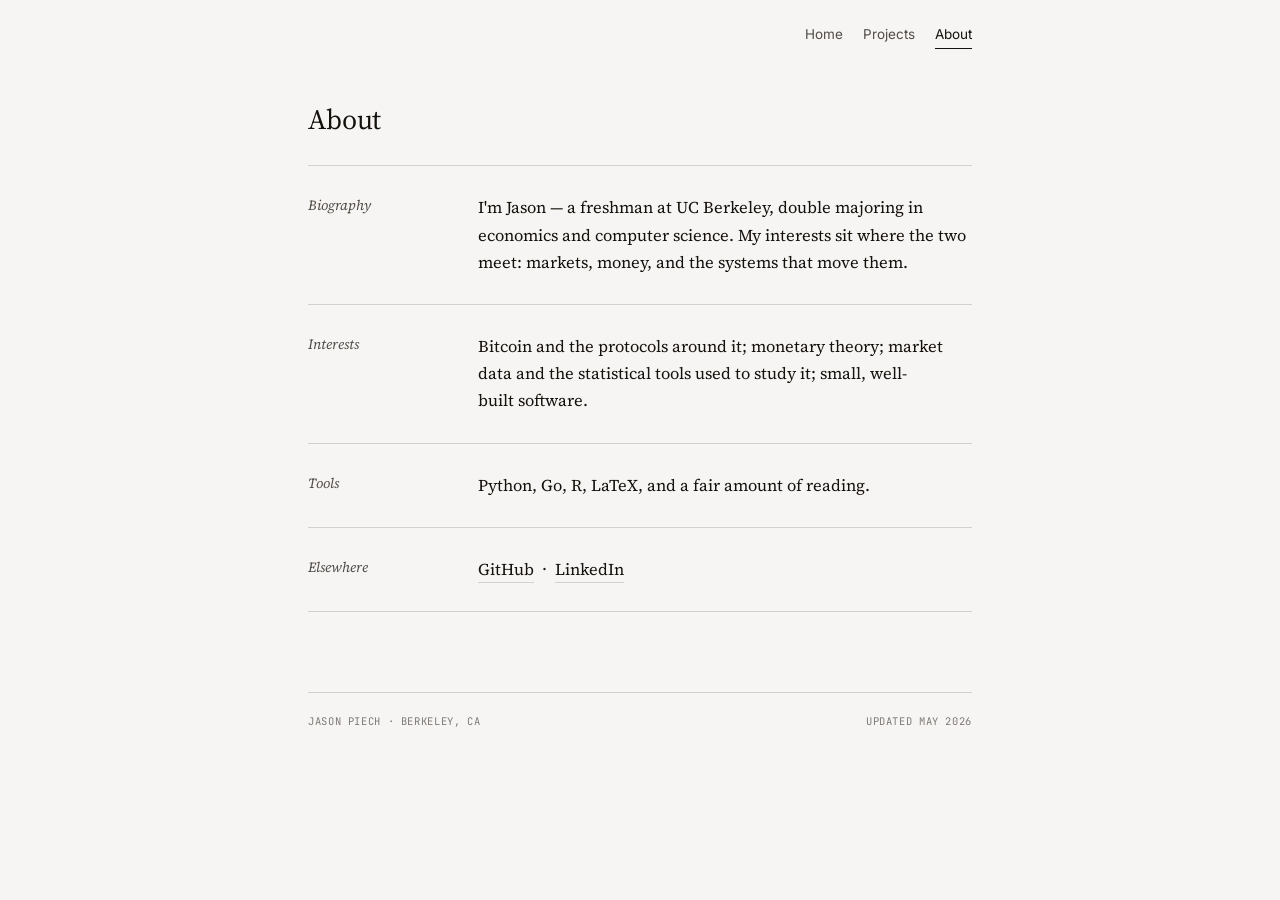
==== about.html @ 1cedf0ba "Add personal website — light academic researcher design" ====
<!DOCTYPE html>
<html lang="en">
<head>
<meta charset="utf-8" />
<meta name="viewport" content="width=device-width,initial-scale=1" />
<title>About — Jason Piech</title>
<link rel="preconnect" href="https://fonts.googleapis.com" />
<link rel="preconnect" href="https://fonts.gstatic.com" crossorigin />
<link href="https://fonts.googleapis.com/css2?family=Source+Serif+4:ital,opsz,wght@0,8..60,400;0,8..60,500;1,8..60,400&family=Inter:wght@400;500&family=JetBrains+Mono:wght@400&display=swap" rel="stylesheet" />
<link rel="stylesheet" href="site.css" />
</head>
<body>

<div class="shell">

  <nav class="top-nav">
    <a href="index.html">Home</a>
    <a href="projects.html">Projects</a>
    <a href="about.html" aria-current="page">About</a>
  </nav>

  <header class="about-head">
    <h1>About</h1>
  </header>

  <div class="about-row">
    <h3>Biography</h3>
    <div class="body">
      <p>
        I'm Jason — a freshman at UC Berkeley, double majoring in
        economics and computer science. My interests sit where the two meet:
        markets, money, and the systems that move them.
      </p>
    </div>
  </div>

  <div class="about-row">
    <h3>Interests</h3>
    <div class="body">
      <p>
        Bitcoin and the protocols around it; monetary theory; market data
        and the statistical tools used to study it; small, well-built software.
      </p>
    </div>
  </div>

  <div class="about-row">
    <h3>Tools</h3>
    <div class="body">
      <p>Python, Go, R, LaTeX, and a fair amount of reading.</p>
    </div>
  </div>

  <div class="about-row">
    <h3>Elsewhere</h3>
    <div class="body">
      <p>
        <a href="https://github.com/jasonpiech">GitHub</a> &nbsp;·&nbsp;
        <a href="https://www.linkedin.com/in/jason-piech-0aa4722b4/">LinkedIn</a>
      </p>
    </div>
  </div>

  <footer class="foot">
    <span>Jason Piech · Berkeley, CA</span>
    <span>Updated May 2026</span>
  </footer>

</div>

</body>
</html>
---- site.css ----
/* Jason Piech — researcher's site, calm, light, project-first. */

:root {
  --paper: oklch(0.972 0.004 80);
  --ink: oklch(0.18 0.01 60);
  --ink-mid: oklch(0.42 0.01 60);
  --ink-low: oklch(0.58 0.01 60);
  --rule: oklch(0.86 0.006 70);

  --serif: "Source Serif 4", "Source Serif Pro", "Iowan Old Style", Georgia, serif;
  --sans: "Inter", system-ui, -apple-system, sans-serif;
  --mono: "JetBrains Mono", ui-monospace, "SFMono-Regular", monospace;

  --maxw: 720px;
  --col-meta: 130px;
  --col-gap: 40px;
}

* { box-sizing: border-box; }

html, body {
  margin: 0;
  background: var(--paper);
  color: var(--ink);
  font-family: var(--sans);
  font-size: 15px;
  line-height: 1.6;
  -webkit-font-smoothing: antialiased;
  text-rendering: optimizeLegibility;
}

body { display: flex; flex-direction: column; min-height: 100vh; }

a { color: var(--ink); text-decoration: none; border-bottom: 1px solid var(--rule); padding-bottom: 1px; }
a:hover { border-bottom-color: var(--ink); }

.shell {
  width: 100%;
  max-width: var(--maxw);
  margin: 0 auto;
  padding: 0 28px;
  flex: 1;
  display: flex;
  flex-direction: column;
}

/* ========== Top nav (minimal) ========== */
.top-nav {
  display: flex;
  justify-content: flex-end;
  gap: 20px;
  padding: 24px 0;
  font-size: 13.5px;
}
.top-nav a { color: var(--ink-mid); border: none; padding: 0; }
.top-nav a:hover { color: var(--ink); }
.top-nav a[aria-current="page"] {
  color: var(--ink);
  border-bottom: 1px solid var(--ink);
  padding-bottom: 2px;
}

/* ========== Hero (home) ========== */
.hero {
  display: grid;
  grid-template-columns: 96px 1fr;
  gap: 28px;
  align-items: center;
  padding: 24px 0 40px;
}
.headshot {
  width: 96px;
  height: 96px;
  border-radius: 50%;
  background: oklch(0.90 0.01 70);
  background-image: url("assets/profile.jpg");
  background-size: cover;
  background-position: center;
  filter: grayscale(0.15) contrast(1.02);
  border: none;
  padding: 0;
}
.hero h1 {
  font-family: var(--serif);
  font-weight: 400;
  font-size: 32px;
  line-height: 1.15;
  letter-spacing: -0.005em;
  margin: 0 0 6px;
}
.hero .who {
  font-family: var(--sans);
  font-size: 14px;
  color: var(--ink-mid);
  line-height: 1.5;
}

/* ========== Lede block ========== */
.lede {
  padding: 36px 0;
  border-top: 1px solid var(--rule);
  border-bottom: 1px solid var(--rule);
}
.lede p {
  font-family: var(--serif);
  font-size: 19px;
  line-height: 1.55;
  color: var(--ink);
  margin: 0;
  max-width: 52ch;
  text-wrap: pretty;
}
.lede p em { font-style: italic; color: var(--ink-mid); }

/* ========== Section header ========== */
.sect-h {
  display: grid;
  grid-template-columns: var(--col-meta) 1fr;
  gap: var(--col-gap);
  padding: 56px 0 4px;
  align-items: baseline;
}
.sect-h .meta {
  font-family: var(--mono);
  font-size: 10.5px;
  letter-spacing: 0.1em;
  text-transform: uppercase;
  color: var(--ink-low);
}
.sect-h h2 {
  font-family: var(--serif);
  font-style: italic;
  font-weight: 400;
  font-size: 15px;
  color: var(--ink-mid);
  margin: 0;
}

/* ========== Project entry ========== */
.entry {
  display: grid;
  grid-template-columns: var(--col-meta) 1fr;
  gap: var(--col-gap);
  padding: 22px 0;
  border-top: 1px solid var(--rule);
}
.entry-list .entry:last-child { border-bottom: 1px solid var(--rule); }

.entry .meta {
  font-family: var(--mono);
  font-size: 10.5px;
  letter-spacing: 0.08em;
  text-transform: uppercase;
  color: var(--ink-low);
  line-height: 1.7;
}
.entry .meta .lbl { display: block; }
.entry .meta .lbl strong { color: var(--ink); font-weight: 500; }

.entry .title {
  font-family: var(--serif);
  font-size: 18px;
  font-weight: 400;
  line-height: 1.3;
}
.entry .title a {
  border: none;
  padding: 0;
  color: var(--ink);
}
.entry .title a:hover { font-style: italic; }
.entry .title.active a { font-style: italic; }
.entry .desc {
  display: block;
  margin-top: 6px;
  font-family: var(--sans);
  font-size: 13.5px;
  line-height: 1.55;
  color: var(--ink-mid);
  max-width: 52ch;
}
.entry .desc em { font-style: italic; }

.status {
  display: inline-block;
  font-family: var(--mono);
  font-size: 9.5px;
  letter-spacing: 0.1em;
  text-transform: uppercase;
  padding: 2px 6px;
  border: 1px solid var(--rule);
  color: var(--ink-mid);
  border-radius: 2px;
  line-height: 1.4;
  margin-top: 4px;
}
.status.active { color: var(--ink); border-color: var(--ink); }
.status.draft  { color: var(--ink-low); border-style: dashed; }
.status.done   { color: var(--ink-low); }

/* ========== Footer ========== */
.foot {
  margin-top: 80px;
  padding: 20px 0 32px;
  border-top: 1px solid var(--rule);
  display: flex;
  justify-content: space-between;
  align-items: baseline;
  font-family: var(--mono);
  font-size: 10.5px;
  letter-spacing: 0.06em;
  text-transform: uppercase;
  color: var(--ink-low);
}
.foot a { color: var(--ink-low); border: none; }
.foot a:hover { color: var(--ink); }

/* ========== About page ========== */
.about-head {
  padding: 24px 0 24px;
}
.about-head h1 {
  font-family: var(--serif);
  font-weight: 400;
  font-size: 28px;
  margin: 0;
  letter-spacing: -0.005em;
}

.about-row {
  display: grid;
  grid-template-columns: var(--col-meta) 1fr;
  gap: var(--col-gap);
  padding: 28px 0;
  border-top: 1px solid var(--rule);
}
.about-row:last-of-type { border-bottom: 1px solid var(--rule); }
.about-row h3 {
  font-family: var(--serif);
  font-style: italic;
  font-weight: 400;
  font-size: 14px;
  color: var(--ink-mid);
  margin: 0;
}
.about-row .body p {
  font-family: var(--serif);
  font-size: 16.5px;
  line-height: 1.65;
  color: var(--ink);
  margin: 0 0 14px;
  max-width: 56ch;
  text-wrap: pretty;
}
.about-row .body p:last-child { margin: 0; }

/* ========== Article page ========== */
.article-head {
  padding: 32px 0 24px;
  border-bottom: 1px solid var(--rule);
}
.article-head .meta {
  font-family: var(--mono);
  font-size: 10.5px;
  letter-spacing: 0.08em;
  text-transform: uppercase;
  color: var(--ink-low);
  margin-bottom: 14px;
  display: flex;
  gap: 18px;
  flex-wrap: wrap;
}
.article-head h1 {
  font-family: var(--serif);
  font-weight: 400;
  font-size: 28px;
  line-height: 1.2;
  margin: 0 0 12px;
  letter-spacing: -0.005em;
  text-wrap: balance;
}
.article-head .standfirst {
  font-family: var(--serif);
  font-style: italic;
  font-size: 16px;
  color: var(--ink-mid);
  margin: 0;
  max-width: 54ch;
}

.article-body { padding: 32px 0; max-width: 60ch; }
.article-body p {
  font-family: var(--serif);
  font-size: 17px;
  line-height: 1.7;
  margin: 0 0 18px;
  text-wrap: pretty;
}
.article-body h2 {
  font-family: var(--serif);
  font-style: italic;
  font-weight: 400;
  font-size: 18px;
  margin: 32px 0 12px;
}
.article-body blockquote {
  margin: 24px 0;
  padding: 0 0 0 18px;
  border-left: 1px solid var(--ink);
  font-family: var(--serif);
  font-style: italic;
  color: var(--ink-mid);
}
.article-body blockquote cite {
  display: block;
  margin-top: 8px;
  font-family: var(--mono);
  font-size: 10.5px;
  font-style: normal;
  color: var(--ink-low);
  letter-spacing: 0.06em;
  text-transform: uppercase;
}
.article-foot {
  padding: 16px 0 0;
  border-top: 1px solid var(--rule);
  font-family: var(--mono);
  font-size: 10.5px;
  letter-spacing: 0.06em;
  text-transform: uppercase;
}
.article-foot a { color: var(--ink); border: none; }
.article-foot a:hover { font-style: italic; }

/* ========== Responsive ========== */
@media (max-width: 640px) {
  .hero { grid-template-columns: 80px 1fr; gap: 20px; }
  .headshot { width: 80px; height: 80px; }
  .hero h1 { font-size: 26px; }
  .sect-h, .entry, .about-row { grid-template-columns: 1fr; gap: 8px; }
  .entry .meta { display: flex; flex-wrap: wrap; gap: 12px; }
  .entry .meta .lbl { display: inline; }
}
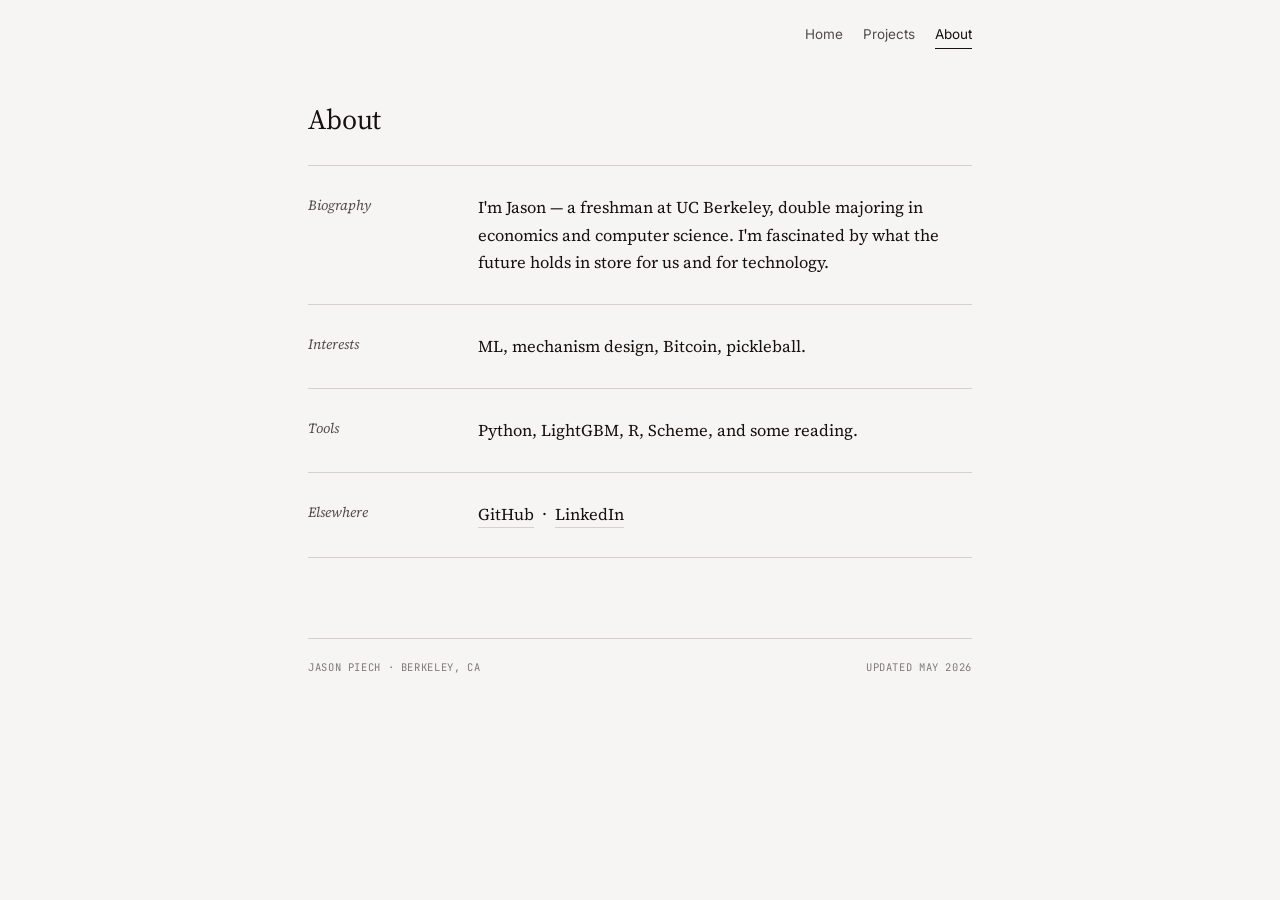
==== commit 53c7dcf3: "redesign" ====
--- a/about.html
+++ b/about.html
@@ -1,72 +1,75 @@
 <!DOCTYPE html>
 <html lang="en">
+
 <head>
-<meta charset="utf-8" />
-<meta name="viewport" content="width=device-width,initial-scale=1" />
-<title>About — Jason Piech</title>
-<link rel="preconnect" href="https://fonts.googleapis.com" />
-<link rel="preconnect" href="https://fonts.gstatic.com" crossorigin />
-<link href="https://fonts.googleapis.com/css2?family=Source+Serif+4:ital,opsz,wght@0,8..60,400;0,8..60,500;1,8..60,400&family=Inter:wght@400;500&family=JetBrains+Mono:wght@400&display=swap" rel="stylesheet" />
-<link rel="stylesheet" href="site.css" />
+  <meta charset="utf-8" />
+  <meta name="viewport" content="width=device-width,initial-scale=1" />
+  <title>About — Jason Piech</title>
+  <link rel="preconnect" href="https://fonts.googleapis.com" />
+  <link rel="preconnect" href="https://fonts.gstatic.com" crossorigin />
+  <link
+    href="https://fonts.googleapis.com/css2?family=Source+Serif+4:ital,opsz,wght@0,8..60,400;0,8..60,500;1,8..60,400&family=Inter:wght@400;500&family=JetBrains+Mono:wght@400&display=swap"
+    rel="stylesheet" />
+  <link rel="stylesheet" href="site.css" />
 </head>
+
 <body>
 
-<div class="shell">
+  <div class="shell">
 
-  <nav class="top-nav">
-    <a href="index.html">Home</a>
-    <a href="projects.html">Projects</a>
-    <a href="about.html" aria-current="page">About</a>
-  </nav>
+    <nav class="top-nav">
+      <a href="index.html">Home</a>
+      <a href="projects.html">Projects</a>
+      <a href="about.html" aria-current="page">About</a>
+    </nav>
 
-  <header class="about-head">
-    <h1>About</h1>
-  </header>
+    <header class="about-head">
+      <h1>About</h1>
+    </header>
 
-  <div class="about-row">
-    <h3>Biography</h3>
-    <div class="body">
-      <p>
-        I'm Jason — a freshman at UC Berkeley, double majoring in
-        economics and computer science. My interests sit where the two meet:
-        markets, money, and the systems that move them.
-      </p>
+    <div class="about-row">
+      <h3>Biography</h3>
+      <div class="body">
+        <p>
+          I'm Jason — a freshman at UC Berkeley, double majoring in
+          economics and computer science. I'm fascinated by what the future holds in store for us and for technology.
+        </p>
+      </div>
     </div>
+
+    <div class="about-row">
+      <h3>Interests</h3>
+      <div class="body">
+        <p>
+          ML, mechanism design, Bitcoin, pickleball.
+        </p>
+      </div>
+    </div>
+
+    <div class="about-row">
+      <h3>Tools</h3>
+      <div class="body">
+        <p>Python, LightGBM, R, Scheme, and some reading.</p>
+      </div>
+    </div>
+
+    <div class="about-row">
+      <h3>Elsewhere</h3>
+      <div class="body">
+        <p>
+          <a href="https://github.com/jasonpiech">GitHub</a> &nbsp;·&nbsp;
+          <a href="https://www.linkedin.com/in/jason-piech-0aa4722b4/">LinkedIn</a>
+        </p>
+      </div>
+    </div>
+
+    <footer class="foot">
+      <span>Jason Piech · Berkeley, CA</span>
+      <span>Updated May 2026</span>
+    </footer>
+
   </div>
 
-  <div class="about-row">
-    <h3>Interests</h3>
-    <div class="body">
-      <p>
-        Bitcoin and the protocols around it; monetary theory; market data
-        and the statistical tools used to study it; small, well-built software.
-      </p>
-    </div>
-  </div>
+</body>
 
-  <div class="about-row">
-    <h3>Tools</h3>
-    <div class="body">
-      <p>Python, Go, R, LaTeX, and a fair amount of reading.</p>
-    </div>
-  </div>
-
-  <div class="about-row">
-    <h3>Elsewhere</h3>
-    <div class="body">
-      <p>
-        <a href="https://github.com/jasonpiech">GitHub</a> &nbsp;·&nbsp;
-        <a href="https://www.linkedin.com/in/jason-piech-0aa4722b4/">LinkedIn</a>
-      </p>
-    </div>
-  </div>
-
-  <footer class="foot">
-    <span>Jason Piech · Berkeley, CA</span>
-    <span>Updated May 2026</span>
-  </footer>
-
-</div>
-
-</body>
-</html>
+</html>
--- a/site.css
+++ b/site.css
@@ -1,5 +1,3 @@
-/* Jason Piech — researcher's site, calm, light, project-first. */
-
 :root {
   --paper: oklch(0.972 0.004 80);
   --ink: oklch(0.18 0.01 60);
@@ -16,9 +14,12 @@
   --col-gap: 40px;
 }
 
-* { box-sizing: border-box; }
-
-html, body {
+* {
+  box-sizing: border-box;
+}
+
+html,
+body {
   margin: 0;
   background: var(--paper);
   color: var(--ink);
@@ -29,10 +30,22 @@
   text-rendering: optimizeLegibility;
 }
 
-body { display: flex; flex-direction: column; min-height: 100vh; }
-
-a { color: var(--ink); text-decoration: none; border-bottom: 1px solid var(--rule); padding-bottom: 1px; }
-a:hover { border-bottom-color: var(--ink); }
+body {
+  display: flex;
+  flex-direction: column;
+  min-height: 100vh;
+}
+
+a {
+  color: var(--ink);
+  text-decoration: none;
+  border-bottom: 1px solid var(--rule);
+  padding-bottom: 1px;
+}
+
+a:hover {
+  border-bottom-color: var(--ink);
+}
 
 .shell {
   width: 100%;
@@ -52,8 +65,17 @@
   padding: 24px 0;
   font-size: 13.5px;
 }
-.top-nav a { color: var(--ink-mid); border: none; padding: 0; }
-.top-nav a:hover { color: var(--ink); }
+
+.top-nav a {
+  color: var(--ink-mid);
+  border: none;
+  padding: 0;
+}
+
+.top-nav a:hover {
+  color: var(--ink);
+}
+
 .top-nav a[aria-current="page"] {
   color: var(--ink);
   border-bottom: 1px solid var(--ink);
@@ -68,6 +90,7 @@
   align-items: center;
   padding: 24px 0 40px;
 }
+
 .headshot {
   width: 96px;
   height: 96px;
@@ -80,6 +103,7 @@
   border: none;
   padding: 0;
 }
+
 .hero h1 {
   font-family: var(--serif);
   font-weight: 400;
@@ -88,6 +112,7 @@
   letter-spacing: -0.005em;
   margin: 0 0 6px;
 }
+
 .hero .who {
   font-family: var(--sans);
   font-size: 14px;
@@ -101,6 +126,7 @@
   border-top: 1px solid var(--rule);
   border-bottom: 1px solid var(--rule);
 }
+
 .lede p {
   font-family: var(--serif);
   font-size: 19px;
@@ -110,7 +136,11 @@
   max-width: 52ch;
   text-wrap: pretty;
 }
-.lede p em { font-style: italic; color: var(--ink-mid); }
+
+.lede p em {
+  font-style: italic;
+  color: var(--ink-mid);
+}
 
 /* ========== Section header ========== */
 .sect-h {
@@ -120,6 +150,7 @@
   padding: 56px 0 4px;
   align-items: baseline;
 }
+
 .sect-h .meta {
   font-family: var(--mono);
   font-size: 10.5px;
@@ -127,6 +158,7 @@
   text-transform: uppercase;
   color: var(--ink-low);
 }
+
 .sect-h h2 {
   font-family: var(--serif);
   font-style: italic;
@@ -144,7 +176,10 @@
   padding: 22px 0;
   border-top: 1px solid var(--rule);
 }
-.entry-list .entry:last-child { border-bottom: 1px solid var(--rule); }
+
+.entry-list .entry:last-child {
+  border-bottom: 1px solid var(--rule);
+}
 
 .entry .meta {
   font-family: var(--mono);
@@ -154,8 +189,15 @@
   color: var(--ink-low);
   line-height: 1.7;
 }
-.entry .meta .lbl { display: block; }
-.entry .meta .lbl strong { color: var(--ink); font-weight: 500; }
+
+.entry .meta .lbl {
+  display: block;
+}
+
+.entry .meta .lbl strong {
+  color: var(--ink);
+  font-weight: 500;
+}
 
 .entry .title {
   font-family: var(--serif);
@@ -163,13 +205,21 @@
   font-weight: 400;
   line-height: 1.3;
 }
+
 .entry .title a {
   border: none;
   padding: 0;
   color: var(--ink);
 }
-.entry .title a:hover { font-style: italic; }
-.entry .title.active a { font-style: italic; }
+
+.entry .title a:hover {
+  font-style: italic;
+}
+
+.entry .title.active a {
+  font-style: italic;
+}
+
 .entry .desc {
   display: block;
   margin-top: 6px;
@@ -179,7 +229,10 @@
   color: var(--ink-mid);
   max-width: 52ch;
 }
-.entry .desc em { font-style: italic; }
+
+.entry .desc em {
+  font-style: italic;
+}
 
 .status {
   display: inline-block;
@@ -194,9 +247,20 @@
   line-height: 1.4;
   margin-top: 4px;
 }
-.status.active { color: var(--ink); border-color: var(--ink); }
-.status.draft  { color: var(--ink-low); border-style: dashed; }
-.status.done   { color: var(--ink-low); }
+
+.status.active {
+  color: var(--ink);
+  border-color: var(--ink);
+}
+
+.status.draft {
+  color: var(--ink-low);
+  border-style: dashed;
+}
+
+.status.done {
+  color: var(--ink-low);
+}
 
 /* ========== Footer ========== */
 .foot {
@@ -212,13 +276,21 @@
   text-transform: uppercase;
   color: var(--ink-low);
 }
-.foot a { color: var(--ink-low); border: none; }
-.foot a:hover { color: var(--ink); }
+
+.foot a {
+  color: var(--ink-low);
+  border: none;
+}
+
+.foot a:hover {
+  color: var(--ink);
+}
 
 /* ========== About page ========== */
 .about-head {
   padding: 24px 0 24px;
 }
+
 .about-head h1 {
   font-family: var(--serif);
   font-weight: 400;
@@ -234,7 +306,11 @@
   padding: 28px 0;
   border-top: 1px solid var(--rule);
 }
-.about-row:last-of-type { border-bottom: 1px solid var(--rule); }
+
+.about-row:last-of-type {
+  border-bottom: 1px solid var(--rule);
+}
+
 .about-row h3 {
   font-family: var(--serif);
   font-style: italic;
@@ -243,6 +319,7 @@
   color: var(--ink-mid);
   margin: 0;
 }
+
 .about-row .body p {
   font-family: var(--serif);
   font-size: 16.5px;
@@ -252,13 +329,17 @@
   max-width: 56ch;
   text-wrap: pretty;
 }
-.about-row .body p:last-child { margin: 0; }
+
+.about-row .body p:last-child {
+  margin: 0;
+}
 
 /* ========== Article page ========== */
 .article-head {
   padding: 32px 0 24px;
   border-bottom: 1px solid var(--rule);
 }
+
 .article-head .meta {
   font-family: var(--mono);
   font-size: 10.5px;
@@ -270,6 +351,7 @@
   gap: 18px;
   flex-wrap: wrap;
 }
+
 .article-head h1 {
   font-family: var(--serif);
   font-weight: 400;
@@ -279,6 +361,7 @@
   letter-spacing: -0.005em;
   text-wrap: balance;
 }
+
 .article-head .standfirst {
   font-family: var(--serif);
   font-style: italic;
@@ -288,7 +371,11 @@
   max-width: 54ch;
 }
 
-.article-body { padding: 32px 0; max-width: 60ch; }
+.article-body {
+  padding: 32px 0;
+  max-width: 60ch;
+}
+
 .article-body p {
   font-family: var(--serif);
   font-size: 17px;
@@ -296,6 +383,7 @@
   margin: 0 0 18px;
   text-wrap: pretty;
 }
+
 .article-body h2 {
   font-family: var(--serif);
   font-style: italic;
@@ -303,6 +391,7 @@
   font-size: 18px;
   margin: 32px 0 12px;
 }
+
 .article-body blockquote {
   margin: 24px 0;
   padding: 0 0 0 18px;
@@ -311,6 +400,7 @@
   font-style: italic;
   color: var(--ink-mid);
 }
+
 .article-body blockquote cite {
   display: block;
   margin-top: 8px;
@@ -321,6 +411,7 @@
   letter-spacing: 0.06em;
   text-transform: uppercase;
 }
+
 .article-foot {
   padding: 16px 0 0;
   border-top: 1px solid var(--rule);
@@ -329,15 +420,46 @@
   letter-spacing: 0.06em;
   text-transform: uppercase;
 }
-.article-foot a { color: var(--ink); border: none; }
-.article-foot a:hover { font-style: italic; }
+
+.article-foot a {
+  color: var(--ink);
+  border: none;
+}
+
+.article-foot a:hover {
+  font-style: italic;
+}
 
 /* ========== Responsive ========== */
 @media (max-width: 640px) {
-  .hero { grid-template-columns: 80px 1fr; gap: 20px; }
-  .headshot { width: 80px; height: 80px; }
-  .hero h1 { font-size: 26px; }
-  .sect-h, .entry, .about-row { grid-template-columns: 1fr; gap: 8px; }
-  .entry .meta { display: flex; flex-wrap: wrap; gap: 12px; }
-  .entry .meta .lbl { display: inline; }
-}
+  .hero {
+    grid-template-columns: 80px 1fr;
+    gap: 20px;
+  }
+
+  .headshot {
+    width: 80px;
+    height: 80px;
+  }
+
+  .hero h1 {
+    font-size: 26px;
+  }
+
+  .sect-h,
+  .entry,
+  .about-row {
+    grid-template-columns: 1fr;
+    gap: 8px;
+  }
+
+  .entry .meta {
+    display: flex;
+    flex-wrap: wrap;
+    gap: 12px;
+  }
+
+  .entry .meta .lbl {
+    display: inline;
+  }
+}
